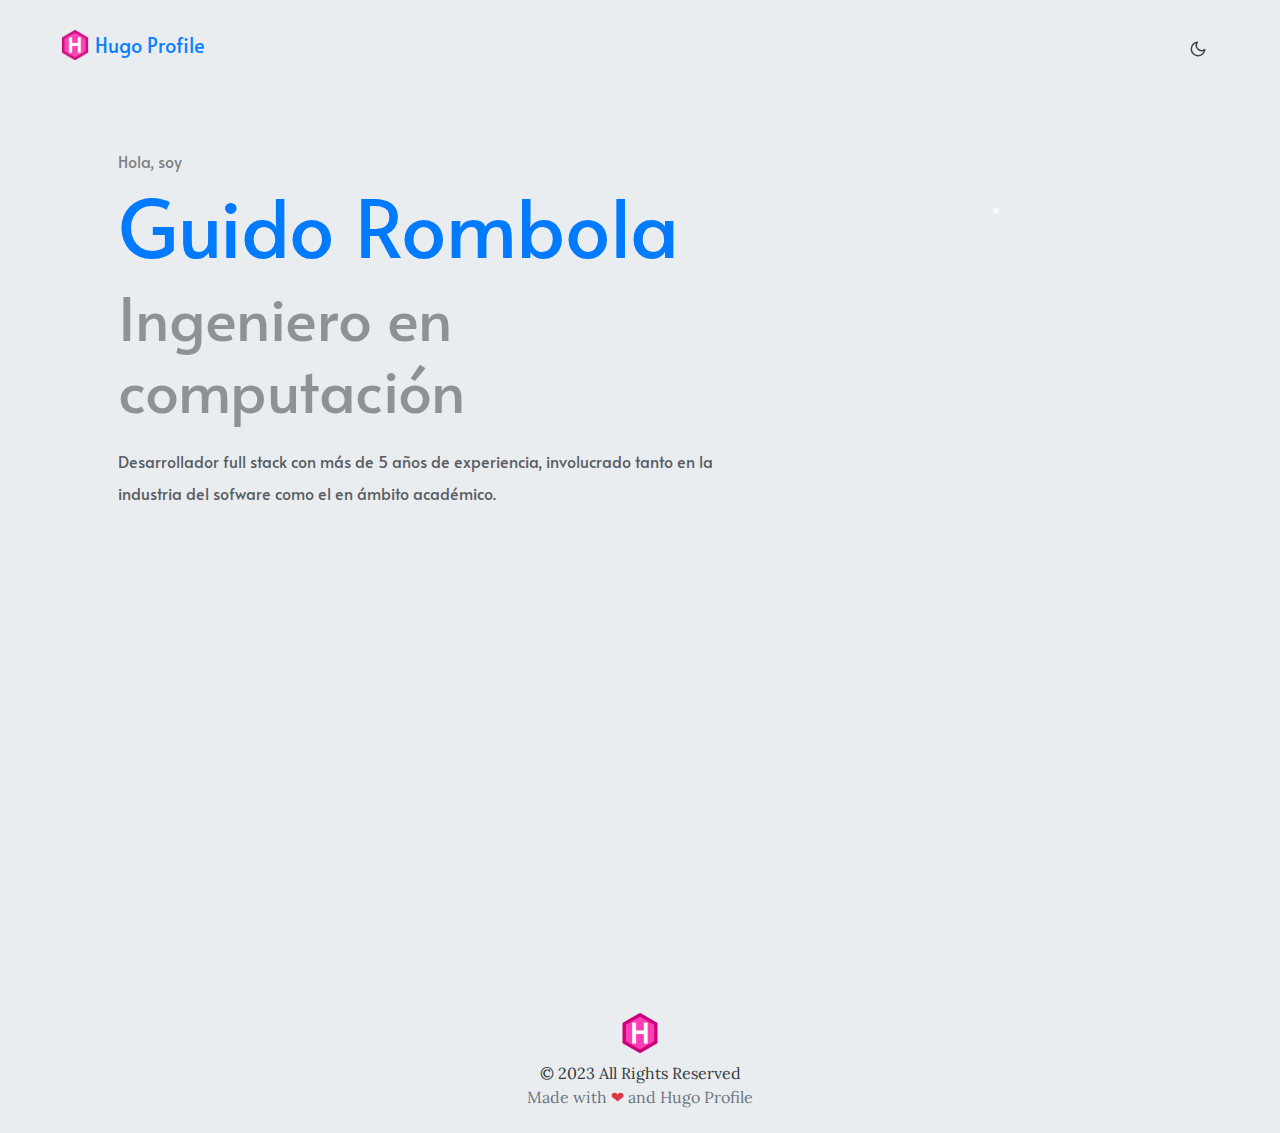
==== index.html @ 6743710e "Sitio web buildeado" ====
<!DOCTYPE html>
<html>

<head>
	<meta name="generator" content="Hugo 0.101.0" /><meta charset="UTF-8">
<meta name="viewport" content="width=device-width, initial-scale=1.0">
<meta http-equiv="X-UA-Compatible" content="ie=edge">
<meta http-equiv="Accept-CH" content="DPR, Viewport-Width, Width">
<link rel="icon" href=/fav.png type="image/gif">


<link rel="preconnect" href="https://fonts.googleapis.com">
<link rel="preconnect" href="https://fonts.gstatic.com" crossorigin>
<link rel="preload"
      as="style"
      href="https://fonts.googleapis.com/css2?family=Alata&family=Lora:ital,wght@0,400;0,500;0,600;0,700;1,400;1,500;1,600;1,700&family=Roboto:ital,wght@0,100;0,300;0,400;0,500;0,700;0,900;1,100;1,300;1,400;1,500;1,700;1,900&display=swap"
>
<link rel="stylesheet"
      href="https://fonts.googleapis.com/css2?family=Alata&family=Lora:ital,wght@0,400;0,500;0,600;0,700;1,400;1,500;1,600;1,700&family=Roboto:ital,wght@0,100;0,300;0,400;0,500;0,700;0,900;1,100;1,300;1,400;1,500;1,700;1,900&display=swap"
      media="print" onload="this.media='all'" />
<noscript>
  <link
          href="https://fonts.googleapis.com/css2?family=Alata&family=Lora:ital,wght@0,400;0,500;0,600;0,700;1,400;1,500;1,600;1,700&family=Roboto:ital,wght@0,100;0,300;0,400;0,500;0,700;0,900;1,100;1,300;1,400;1,500;1,700;1,900&display=swap"
          rel="stylesheet">
</noscript>


<link rel="stylesheet" href="/css/font.css" media="all">



<meta property="og:title" content="El sitio de Guido" />
<meta property="og:description" content="" />
<meta property="og:type" content="website" />
<meta property="og:url" content="https://web.guidorombola.com.ar/" />


<meta name="twitter:card" content="summary"/>
<meta name="twitter:title" content="El sitio de Guido"/>
<meta name="twitter:description" content=""/>


<link rel="stylesheet" href="/bootstrap-5/css/bootstrap.min.css" media="all"><link rel="stylesheet" href="/css/header.css" media="all">
<link rel="stylesheet" href="/css/footer.css" media="all">


<link rel="stylesheet" href="/css/theme.css" media="all">




<style>
    :root {
        --text-color: #343a40;
        --text-secondary-color: #6c757d;
        --background-color: #eaedf0;
        --secondary-background-color: #64ffda1a;
        --primary-color: #007bff;
        --secondary-color: #f8f9fa;

         
        --text-color-dark: #e4e6eb;
        --text-secondary-color-dark: #b0b3b8;
        --background-color-dark: #18191a;
        --secondary-background-color-dark: #212529;
        --primary-color-dark: #ffffff;
        --secondary-color-dark: #212529;
    }
    body {
        font-size: 1rem;
        font-weight: 400;
        line-height: 1.5;
        text-align: left;
    }

    html {
        background-color: var(--background-color) !important;
    }

    body::-webkit-scrollbar {
        width: .5em;
        height: .5em;
        background-color: var(--background-color);
    }
    
    ::-webkit-scrollbar-track {
        box-shadow: inset 0 0 6px var(--background-color);
        border-radius: 1rem;
    }
    
    ::-webkit-scrollbar-thumb {
        border-radius: 1rem;
        background-color: var(--secondary-color);
        outline: 1px solid var(--background-color);
    }

    #search-content::-webkit-scrollbar {
        width: .5em;
        height: .1em;
        background-color: var(--background-color);
    }
</style>

<meta name="description" content=>
<link rel="stylesheet" href="/css/index.css" media="all">
<link rel="stylesheet" href="/css/projects.css" media="all">


<script defer src="/fontawesome-5/all-5.15.4.js"></script>

  <title>
El sitio de Guido

  </title>
</head>

<body class="light">
  
  
<script>
    let localStorageValue = localStorage.getItem("pref-theme");
    let mediaQuery = window.matchMedia('(prefers-color-scheme: dark)').matches;

    switch (localStorageValue) {
        case "dark":
            document.body.classList.add('dark');
            break;
        case "light":
            document.body.classList.remove('dark');
            break;
        default:
            if (mediaQuery) {
                document.body.classList.add('dark');
            }
            break;
    }
</script>



<header>
    <nav class="pt-3 navbar navbar-expand-lg animate">
        <div class="container-fluid mx-xs-2 mx-sm-5 mx-md-5 mx-lg-5">
            
            <a class="navbar-brand primary-font text-wrap" href="/">
                
                <img src="/fav.png" width="30" height="30"
                    class="d-inline-block align-top">
                Hugo Profile
                
            </a>

            

            
            <button class="navbar-toggler" type="button" data-bs-toggle="collapse" data-bs-target="#navbarContent"
                aria-controls="navbarContent" aria-expanded="false" aria-label="Toggle navigation">
                <svg aria-hidden="true" height="24" viewBox="0 0 16 16" version="1.1" width="24" data-view-component="true">
                    <path fill-rule="evenodd" d="M1 2.75A.75.75 0 011.75 2h12.5a.75.75 0 110 1.5H1.75A.75.75 0 011 2.75zm0 5A.75.75 0 011.75 7h12.5a.75.75 0 110 1.5H1.75A.75.75 0 011 7.75zM1.75 12a.75.75 0 100 1.5h12.5a.75.75 0 100-1.5H1.75z"></path>
                </svg>
            </button>

            
            <div class="collapse navbar-collapse text-wrap primary-font" id="navbarContent">
                <ul class="navbar-nav ms-auto text-center">
                    

                    

                    

                    

                    

                    

                    

                    
                    

                    
                    <li class="nav-item navbar-text">
                        
                        <div class="text-center">
                            <button id="theme-toggle">
                                <svg id="moon" xmlns="http://www.w3.org/2000/svg" width="24" height="24" viewBox="0 0 24 24" fill="none" stroke="currentColor" stroke-width="2" stroke-linecap="round" stroke-linejoin="round">
                                    <path d="M21 12.79A9 9 0 1 1 11.21 3 7 7 0 0 0 21 12.79z"></path>
                                </svg>
                                <svg id="sun" xmlns="http://www.w3.org/2000/svg" width="24" height="24" viewBox="0 0 24 24" fill="none" stroke="currentColor" stroke-width="2" stroke-linecap="round" stroke-linejoin="round">
                                    <circle cx="12" cy="12" r="5"></circle>
                                    <line x1="12" y1="1" x2="12" y2="3"></line>
                                    <line x1="12" y1="21" x2="12" y2="23"></line>
                                    <line x1="4.22" y1="4.22" x2="5.64" y2="5.64"></line>
                                    <line x1="18.36" y1="18.36" x2="19.78" y2="19.78"></line>
                                    <line x1="1" y1="12" x2="3" y2="12"></line>
                                    <line x1="21" y1="12" x2="23" y2="12"></line>
                                    <line x1="4.22" y1="19.78" x2="5.64" y2="18.36"></line>
                                    <line x1="18.36" y1="5.64" x2="19.78" y2="4.22"></line>
                                </svg>
                            </button>
                        </div>
                    </li>
                    

                </ul>

            </div>
        </div>
    </nav>
</header>
<div id="content">
<section id="hero" class="py-5 align-middle">
    <div class="container px-3 px-sm-5 px-md-5 px-lg-5 pt-lg-3">
        <div class="row">
            <div class="col-sm-12 col-md-12 col-lg-8 content animate" id="primary-font">
                <span class="subtitle">
                    Hola, soy
                </span>
                <h2>
                    Guido Rombola
                </h2>
                <h3>
                    Ingeniero en computación
                </h3>
                <p class="hero-content">
                    Desarrollador full stack con más de 5 años de experiencia, involucrado tanto en la industria del sofware como el en ámbito académico.
                </p>
                <div class="row">
                    <div class="col-auto h-100">
                        
                    </div>
                    <div class="col-auto px-0 h-100"><span>
    

    
</span></div>
                </div>
            </div>
            <div class="col-sm-12 col-md-12 col-lg-4">
                <div class="row justify-content-center">
                    <div class="col-sm-12 col-md-9 pt-5 image animate px-5 px-md-5 px-lg-0 text-center">
                        <img src="/images/hero.svg"
                            class="img-thumbnail mx-auto"
                            alt=""
                        >
                    </div>
                </div>
            </div>
        </div>
    </div>
    
</section>




<svg xmlns="http://www.w3.org/2000/svg" style="display: none;">
  <symbol id="check-circle-fill" viewBox="0 0 16 16">
    <path d="M16 8A8 8 0 1 1 0 8a8 8 0 0 1 16 0zm-3.97-3.03a.75.75 0 0 0-1.08.022L7.477 9.417 5.384 7.323a.75.75 0 0 0-1.06 1.06L6.97 11.03a.75.75 0 0 0 1.079-.02l3.992-4.99a.75.75 0 0 0-.01-1.05z"/>
  </symbol>
  <symbol id="info-fill" viewBox="0 0 16 16">
    <path d="M8 16A8 8 0 1 0 8 0a8 8 0 0 0 0 16zm.93-9.412-1 4.705c-.07.34.029.533.304.533.194 0 .487-.07.686-.246l-.088.416c-.287.346-.92.598-1.465.598-.703 0-1.002-.422-.808-1.319l.738-3.468c.064-.293.006-.399-.287-.47l-.451-.081.082-.381 2.29-.287zM8 5.5a1 1 0 1 1 0-2 1 1 0 0 1 0 2z"/>
  </symbol>
  <symbol id="exclamation-triangle-fill" viewBox="0 0 16 16">
    <path d="M8.982 1.566a1.13 1.13 0 0 0-1.96 0L.165 13.233c-.457.778.091 1.767.98 1.767h13.713c.889 0 1.438-.99.98-1.767L8.982 1.566zM8 5c.535 0 .954.462.9.995l-.35 3.507a.552.552 0 0 1-1.1 0L7.1 5.995A.905.905 0 0 1 8 5zm.002 6a1 1 0 1 1 0 2 1 1 0 0 1 0-2z"/>
  </symbol>
</svg>

  </div><footer>
    
 

<div class="text-center pt-2">
    

    

    

    

    
</div><div class="container py-4">
    <div class="row justify-content-center">
        <div class="col-md-4 text-center">
            <div class="pb-2">
                <a href="https://web.guidorombola.com.ar/" title="El sitio de Guido">
                    <img alt="Footer logo" src="/fav.png"
                        height="40px" width="40px">
                </a>
            </div>
            &copy; 2023  All Rights Reserved
            <div class="text-secondary">
                Made with
                <span class="text-danger">
                    &#10084;
                </span>
                and
                <a href="https://github.com/gurusabarish/hugo-profile" target="_blank"
                    title="Designed and developed by gurusabarish">
                    Hugo Profile
                </a>
            </div>
        </div>
    </div>
</div></footer><script src="/bootstrap-5/js/bootstrap.bundle.min.js"></script>
<script>
    if (localStorage.getItem("pref-theme") === "dark") {
        document.body.classList.add('dark');
    } else if (localStorage.getItem("pref-theme") === "light") {
        document.body.classList.remove('dark')
    } else if (window.matchMedia && window.matchMedia('(prefers-color-scheme: dark)').matches) {
        document.body.classList.add('dark');
    }

</script>
<script>
    document.getElementById("theme-toggle").addEventListener("click", () => {
        if (document.body.className.includes("dark")) {
            document.body.classList.remove('dark');
            localStorage.setItem("pref-theme", 'light');
        } else {
            document.body.classList.add('dark');
            localStorage.setItem("pref-theme", 'dark');
        }
    })

    var tooltipTriggerList = [].slice.call(document.querySelectorAll('[data-bs-toggle="tooltip"]'))
    var tooltipList = tooltipTriggerList.map(function (tooltipTriggerEl) {
        return new bootstrap.Tooltip(tooltipTriggerEl)
    })

</script>












  <section id="search-content" class="py-2">
    <div class="container" id="search-results"></div>
  </section>
</body>

</html>
---- css/font.css ----
/* Default font for body */
body {
    font-family: "Lora", serif !important;
}

/* secondary font */
.secondary-font, #secondary-font {
    font-family: "Lora", serif;
}

/* primary font */
.primary-font, #primary-font {
    font-family: "Alata", sans-serif;
}

/* Default font */
.default-font, #default-font {
    font-family: "Roboto", sans-serif;
}
---- css/header.css ----
header {
    z-index: 10;
    position: relative;
}

header .navbar .navbar-nav a {
    color: var(--text-color) !important;
}

#theme-toggle {
    background-color: var(--background-color) !important;
    color: var(--text-color) !important;
}

.navbar-toggler {
    border: none;
    outline: none;
    color: var(--text-color);
}
.navbar-toggler svg {
    fill: currentColor;
    color: var(--text-color);
}
.navbar-toggler:focus {
    box-shadow: 0 0 0 .05em;
}
.navbar-text {
    font-size: 16px !important;
    opacity: 0.95;
}
header .nav-link{
    transition: none !important;
}
.navbar-brand {
    color: var(--primary-color) !important;
    opacity: 0.95;
} 
.navbar .nav-link:hover {
    color: var(--primary-color) !important;
}

li > .dropdown-toggle:focus{
    color: var(--primary-color) !important;
}

.dropdown-menu {
    overflow: auto;
    /* z-index: 100; */
    background-color: var(--background-color) !important;
    border-color: var(--text-secondary-color) !important;
}

.dropdown-item:hover {
    background-color: var(--secondary-color) !important;
}

.dropdown-item:focus, .dropdown-item:active {
    background-color: var(--secondary-color) !important;
}

#search {
    border-radius: 1rem !important;
    background-color: var(--secondary-color);
    color: var(--text-color);
    border-color: var(--background-color) !important;
    transition: none;
}

#search:focus {
    box-shadow: 0 0 10px rgba(0, 0, 0, 0.2);
}
#search-content {
    -ms-scroll-chaining: none;
    scrollbar-width: none;
    display: none;
    border-radius: 1rem;
    box-shadow: 0 0 10px rgba(0,0,0,0.2);
    z-index: 9999;
    width: 10%;
    max-height: 350px;
    background-color: var(--secondary-color) !important;
    position: absolute;
    overflow: scroll;
}

#search-content::-webkit-scrollbar {
    display: none;
}

#search-results > .card {
    background-color: transparent !important;
    border: none;
    margin-bottom: 10px;
}

#search-results > .card :hover {
    border-radius: 1rem !important;
    background-color: var(--background-color) !important;
    transition: .2s;
}

#search-results .card a {
    opacity: 0.9;
    display: inline-block;
    text-decoration: none;
    color: var(--text-color) !important;
}

#search-results .card a:hover {
    color: var(--primary-color) !important;
}
---- css/footer.css ----
footer a h5 {
    color: var(--text-color) !important;
}

footer a {
  text-decoration: none;
  color: var(--text-secondary-color) !important;
}

footer a:hover {
  color: var(--primary-color) !important;
}

footer .card {
    background-color: var(--secondary-color) !important;
    border-radius: .75rem;
    cursor: context-menu;
    overflow: hidden;
    border: none;
}

footer .card:hover {
    transition: all 0.3s ease-out;
    box-shadow: 0px 8px 56px rgba(15, 80, 100, 0.16);
}

footer .card-text * {
    background-color: var(--secondary-color) !important;
}

footer .card-footer {
    background-color: var(--background-color) !important;
    padding: .8em .7em;
    border: 1px solid var(--secondary-color);
}

footer .card-footer a {
    color: var(--text-secondary-color) !important;
    border-color: var(--primary-color) !important;
    transition: none;
    background-color: var(--background-color) !important;
}

footer .card-footer a:hover {
    color: var(--primary-color) !important;
    opacity: 0.8;
}

footer .card-footer a:focus {
    box-shadow: none !important;
}

footer .card > .card-header {
    padding: 0 !important;
    border: none !important;
    background-color: var(--secondary-color) !important;
}

footer .card > .card-header .card-img-top {
    width: 100%;
    height: 250px !important;
    object-fit: cover;
    background-color: transparent !important;
}
---- css/theme.css ----
/* light mode */
.light > *{
    background-color: var(--background-color) !important;
    color: var(--text-color) !important;
}

/* dark mode */
.dark {
    --background-color: var(--background-color-dark) !important;
    --secondary-background-color: var(--secondary-background-color-dark) !important;
    --text-color: var(--text-color-dark) !important;
    --text-secondary-color: var(--text-secondary-color-dark) !important;
    --primary-color: var(--primary-color-dark);
    --secondary-color: var(--secondary-color-dark);
}

.text-secondary {
    color: var(--text-secondary-color) !important;
}

#theme-toggle:focus {
    outline: 0;
}

#theme-toggle svg {
    height: 18px;
}

button#theme-toggle {
    border: none;
    font-size: 26px;
    margin: auto 4px;
}

body.dark #moon {
    vertical-align: middle;
    display: none;
}

body:not(.dark) #sun {
    display: none;
}

body *::selection {
    color: var(--text-color) !important;
    background-color: var(--primary-color) !important;
}
---- css/index.css ----
/* Animation */
@keyframes fade-in {
    0% {
        opacity: 0;
    }
    100% {
        opacity: 1;
    }
}
@keyframes fade-bottom {
  0% {
    transform: translateY(50px);
    opacity: 0;
  }
  100% {
    transform: translateY(0);
    opacity: 1;
  }
}
@keyframes fade-left {
  0% {
    transform: translateX(-10px);
    opacity: 0;
  }
  100% {
    transform: translateX(0);
    opacity: 1;
  }
}

@keyframes fade-right {
  0% {
    transform: translateX(20px);
    opacity: 0;
  }
  100% {
    transform: translateX(0);
    opacity: 1;
  }
}

/* Header animation */
@keyframes fade-up {
  0% {
    transform: translateY(-10px);
    opacity: 0;
  }
  100% {
    transform: translateY(0);
    opacity: 1;
  }
}

header .navbar.animate {
    animation: fade-up 0.5s ease-in;
}


/* ToolTip */

.tooltip {
    line-height: 1rem;
    border-radius: .5rem !important;
}
.tooltip-inner {
    line-height: 1rem;
}
.tooltip .tooltip-arrow { 
    visibility: hidden !important;
}

/* hero */

#hero {
    min-height: 100vh;
    line-height: 2rem;
    max-width: 100%;
}
#hero .content.animate {
    animation: fade-left 1s ease-out;
}

#hero .hero-bottom-svg {
    opacity: 0.5;
    position: absolute;
    bottom: -50px;
    left: -150px;
}

#hero .subtitle {
    font-size: clamp(14px,5vw,16px);
    opacity: 0.6;
}

#hero h2 {
    font-size: clamp(40px, 8vw, 80px);
    color: var(--primary-color) !important;
}

#hero h3 {
    font-size: clamp(40px, 8vw, 60px);
    /* color: var(--primary-color) !important; */
    opacity: 0.5;
}

#hero p {
    margin: 20px 0px 0px;
    max-width: 640px;
    opacity: 0.8;
}

#hero .image img {
    box-shadow:0px 8px 56px rgba(15, 80, 100, 0.16);
    padding: 0;
    border: 3px solid var(--secondary-color);
    border-radius: 1rem;
}

#hero .image.animate img {
    animation: fade-in 1s ease-out;
    transition: box-shadow 0.3s;
}

#hero .image img:hover {
    cursor: pointer;
}

#hero .image.animate img:hover {
    box-shadow: 0 0 11px rgb(15 80 100 / 20%);
    filter: contrast(1.2);
    cursor: pointer;
}

#hero a.btn.social-icon {
    color: var(--primary-color) !important;
    line-height: 0%;
    border-radius: 50%;
    margin-top: 50px;
    padding: 0.7rem;
    border: 1px solid var(--primary-color);
    transition: none;
}

#hero a.btn.social-icon img {
    width: 1em;
}

#hero a.btn.social-icon:hover {
    opacity: 0.8;
}

#hero a.btn {
    margin-top: 50px;
    padding: 0.7rem 1.75rem;
    border: 1px solid var(--primary-color);
    color: var(--text-color) !important;
    border-radius: .75rem;
    transition: none;
}

#hero a.btn:focus {
    box-shadow: none;
}

#hero a.btn:hover {
    background-color: var(--secondary-color) !important;
    color: var(--text-color) !important;
    opacity: 0.9;
}

#hero a.btn.social-icon:hover {
    background-color: var(--background-color) !important;
    opacity: 0.7;
}

#hero .hero-content > a {
    display: inline-block;
    text-decoration: none;
    color: var(--primary-color) !important;
}

#hero .hero-content > a::after {
    content: "";
    display: block;
    width: 0px;
    height: 2px;
    bottom: 0.37em;
    background-color: var(--primary-color);
    transition: all 0.25s cubic-bezier(0.645,0.045,0.355,1);
    opacity: 0.5;
}

#hero .hero-content > a:hover::after, #hero .hero-content > a:focus::after, #hero .hero-content > a:active::after {
    width: 100%;
}



/* about me */
#about h3 {
    color: var(--text-secondary-color) !important;
}

#about .image img {
    box-shadow: 0px 8px 56px rgba(15, 80, 100, 0.16);
    transition: box-shadow 0.3s;
    padding: 0;
    border: 0;
}

#about .image img:hover {
    box-shadow: 0 0 11px rgb(15 80 100 / 20%);
}

#about ul {
    display: grid;
    grid-template-columns: repeat(2, minmax(140px, 200px));
    gap: 0px 10px;
    padding: 0px;
    margin: 20px 0px 0px;
    overflow: hidden;
    list-style: none;
}

#about ul li {
    position: relative;
    margin-bottom: 10px;
    padding-left: 20px;
}

#about ul li::before {
    content: "▹";
    color: var(--primary-color);
    position: absolute;
    left: 0px;
}

#about .content {
    font-weight: 500;
    opacity: 0.9 !important;
    line-height: 1.7rem !important;
}

#about a {
    display: inline-block;
    text-decoration: none;
    color: var(--primary-color) !important;
}

#about a::after {
    content: "";
    display: block;
    width: 0px;
    height: 2px;
    bottom: 0.37em;
    background-color: var(--primary-color);
    transition: all 0.25s cubic-bezier(0.645,0.045,0.355,1);
    opacity: 0.5;
}

#about a:hover::after, #about a:focus::after, #about a:active::after {
    width: 100%;
}

/* experience */

#experience h3 {
    color: var(--text-secondary-color) !important;
}

#experience * {
    background-color: transparent !important;
}

#experience .tab-pane > * {
    opacity: 0.9;
}

#experience .tab-pane small {
    opacity: 0.8;
}

#experience .tab-pane ul {
    padding-top: 1%;
    padding-bottom: 1%;
}

#experience .experience-container .tab-content > .tab-pane p {
    padding: 1% 0;
    margin: 0;
}

#experience .experience-container {
    background-color: var(--secondary-color) !important;
    border-radius: .75rem;
    box-shadow: 0px 8px 56px rgb(15 80 100 / 16%);
}

#experience .nav-item .nav-link {
    color: var(--text-color) !important;
    border-bottom: 2px solid transparent; 
    border-radius: 0%;
    transition: none;
    cursor: pointer;
}

#experience .nav-item .nav-link.active {
    color: var(--text-color) !important;
    border-bottom: 2px solid var(--primary-color); 
    opacity: 0.8;
}

#experience .nav-item .nav-link.active:hover { 
    transition: none !important;
}

#experience .nav-item .nav-link:hover {
    border-bottom: 2px solid var(--primary-color);
    opacity: 0.8;
}

#experience a {
    opacity: 0.9;
    display: inline-block;
    text-decoration: none;
    color: var(--primary-color) !important;
}

#experience a::after {
    content: "";
    display: block;
    width: 0px;
    height: 2px;
    bottom: 0.37em;
    background-color: var(--primary-color);
    transition: all 0.25s cubic-bezier(0.645,0.045,0.355,1);
    opacity: 0.5;
}

#experience a:hover::after, #experience a:focus::after, #experience a:active::after {
    width: 100%;
}

#experience .experience-container .tab-content .tab-pane ul {
    overflow: hidden;
    list-style: none;
    margin-bottom: 0;
}

#experience .experience-container .tab-content .tab-pane ul li {
    position: relative;
    margin-bottom: 10px;
    padding-left: 20px;
}

#experience .experience-container .tab-content .tab-pane ul li::before {
    content: "▹";
    color: var(--primary-color);
    position: absolute;
    left: 0px;
}

#experience .experience-container .tab-content .tab-pane .featuredLink a::after {
    display: block;
    width: auto;
    height: auto;
    bottom: 0em;
    background-color: transparent;
    transition: none;
    opacity: 1;
}

#experience .experience-container .tab-content .tab-pane .featuredLink a.btn {
    border: 1px solid var(--primary-color);
    border-radius: .75rem;
    transition: none;
}

#experience .experience-container .tab-content .tab-pane .featuredLink a.btn:focus {
    box-shadow: none;
}

#experience .experience-container .tab-content .tab-pane .featuredLink a.btn:hover {
    color: var(--text-color) !important;
    opacity: 0.7;
}

/* Education */

#education .container > h3 {
    color: var(--text-secondary-color) !important;
}

#education .row .index {
    opacity: 0.8;
    padding: 13px 20px;
    line-height: 0%;
    border-radius: 50%;
    max-height: 50px;
    z-index: 2;
    background-color: var(--primary-color) !important;
    color: var(--secondary-color) !important;
    font-weight: bold;
}

#education .card * {
    background-color: var(--secondary-color) !important;
}

#education .card {
    border-radius: 1.5rem;
    box-shadow: 0px 8px 56px rgb(15 80 100 / 16%);
    border: 2px solid var(--text-secondary-color) !important;
    transition: box-shadow .2s linear,opacity .2s linear;
    transition: transform 0.2s;
}

#education .card .card-body {
    border-radius: 1.5rem;
    padding: 2rem;
}

@media all and (max-width:768px) {
    #education .card .card-body {
        padding: 2rem 1rem;
    }
}

#education .card:hover {
    transition: 0.3s;
    box-shadow: 0 4px 11px rgb(15 80 100 / 16%);
    border: 2px solid var(--primary-color) !important;
}

#education .card .card-body .education-content a {
    color: var(--primary-color) !important;
    text-decoration: none;
    opacity: 0.9;
}

#education .card .card-body > a h6 {
    display: inline-block;
    text-decoration: none;
    color: var(--primary-color) !important;
}

#education .card .card-body > a h6::after {
    content: "";
    display: block;
    width: 0px;
    height: 2px;
    bottom: 0.37em;
    background-color: var(--primary-color);
    transition: all 0.25s cubic-bezier(0.645,0.045,0.355,1);
    opacity: 0.5;
}

#education .card .card-body > a h6:hover::after, #education .card .card-body > a h6:focus::after, #education .card .card-body > a h6:active::after {
    width: 100%;
}

#education .card .card-body a.btn {
    opacity: 0.9;
    border: 1px solid var(--primary-color) !important;
    color: var(--text-color) !important;
    border-radius: .75rem;
    box-shadow: none;
    transition: none;
}

#education .card .card-body a.btn:hover {
    opacity: 0.8;
}

/* achievements */

#achievements a {
    text-decoration: none;
}

#achievements h3 {
    color: var(--text-secondary-color) !important;
}

#achievements .card {
    cursor: context-menu;
    background-color: var(--secondary-color) !important;
    border-radius: 1rem;
    box-shadow: 0 0 36px rgba(0,0,0,0.1);
    /* transform: translate3d(0, 0, 0); */
    transition: box-shadow .2s linear,opacity .2s linear;
    border: 2px solid transparent;
}

#achievements a.card {
    cursor: alias;
}

#achievements .card h5 {
    color: var(--text-color) !important;
    opacity: 0.9;
}

#achievements .card:hover {
    border: 2px solid var(--text-color);
    transition: .3s;
}
#achievements .card:focus {
    border: 2px solid var(--text-color);
    transition: .3s;
}

#achievements .card-text {
    background-color: var(--secondary-color) !important;
    color: var(--text-secondary-color) !important;
}

#achievements img {
    border-radius: 0.7rem;
}

/* contact */

#contact h3 {
    color: var(--text-secondary-color) !important;
}

#contact .btn {
    transition: none;
    transition: opacity 0.3s;
    border-radius: .5rem !important;
    border-color: var(--primary-color) !important;
    background-color: var(--secondary-color) !important;
    color: var(--text-color) !important;
}

#contact .btn:hover {
    opacity: .7;
}

#contact .btn:focus {
    box-shadow: none !important;
}

#contact form .form-control {
    background-color: var(--secondary-color);
    color: var(--text-color);
    border-radius: .7rem;
    border: 1px solid var(--text-secondary-color);
    box-shadow: 0px 8px 56px rgb(15 80 100 / 5%);
}

#contact-form-status {
    position: fixed;
    bottom: 10px;
    right: 10px;
    z-index: 1;
    transform: translate3d(0, 0, 0);
}

#contact-form-status svg {
    height: 18px;
    width: 18px;
}

#contact-form-status button {
    border-radius: 50%;
    border: none;
    background-color: white;
    padding: 0.5rem;
    margin-left: 0.5rem;
    box-shadow: 0px 8px 56px rgb(15 80 100 / 5%);
    font-size: .6rem !important;
}

#contact-form-status .alert {
    border-radius: 0.5rem;
    box-shadow: 0px 8px 56px rgb(15 80 100 / 5%);
    padding: .5rem 1rem;
}
---- css/projects.css ----
/* projects */

#projects h3 {
    color: var(--text-secondary-color) !important;
}

#projects a {
    text-decoration: none;
    color: var(--text-color) !important;
}

#projects .badge {
    background-color: var(--background-color) !important;
    color: var(--text-color) !important;
    margin: 0 1%;
}

#projects .card {
    background-color: var(--secondary-color) !important;
    box-shadow: 0px 8px 56px rgb(15 80 100 / 16%);
    min-height: 400px;
    overflow: hidden;
    border-radius: 1rem;
    border: none !important;
}

#projects .card:hover {
    box-shadow: 0 0 11px rgb(15 80 100 / 20%);
    transition: transform 0.3s;
    transform: translateY(-7px);
}

#projects .card .card-head {
    -o-object-fit: cover;
    object-fit: cover;
    overflow: hidden;
    border-top-left-radius: 1rem;
    border-top-right-radius: 1rem;
    border: none !important;
}

#projects .card .card-footer {
    border-bottom-left-radius: 1rem;
    border-bottom-right-radius: 1rem;
}

#projects .card:hover .card-img-top {
    transform: scale(1.2);
    transition: all 0.3s ease-out;
}

#projects .card-img-top {
    transition: transform 0.3s;
}

#projects .float-end .btn {
    transition: none;
    border-radius: .5rem !important;
    border-color: var(--primary-color) !important;
}

#projects .float-end .btn:focus {
    box-shadow: none !important;
}
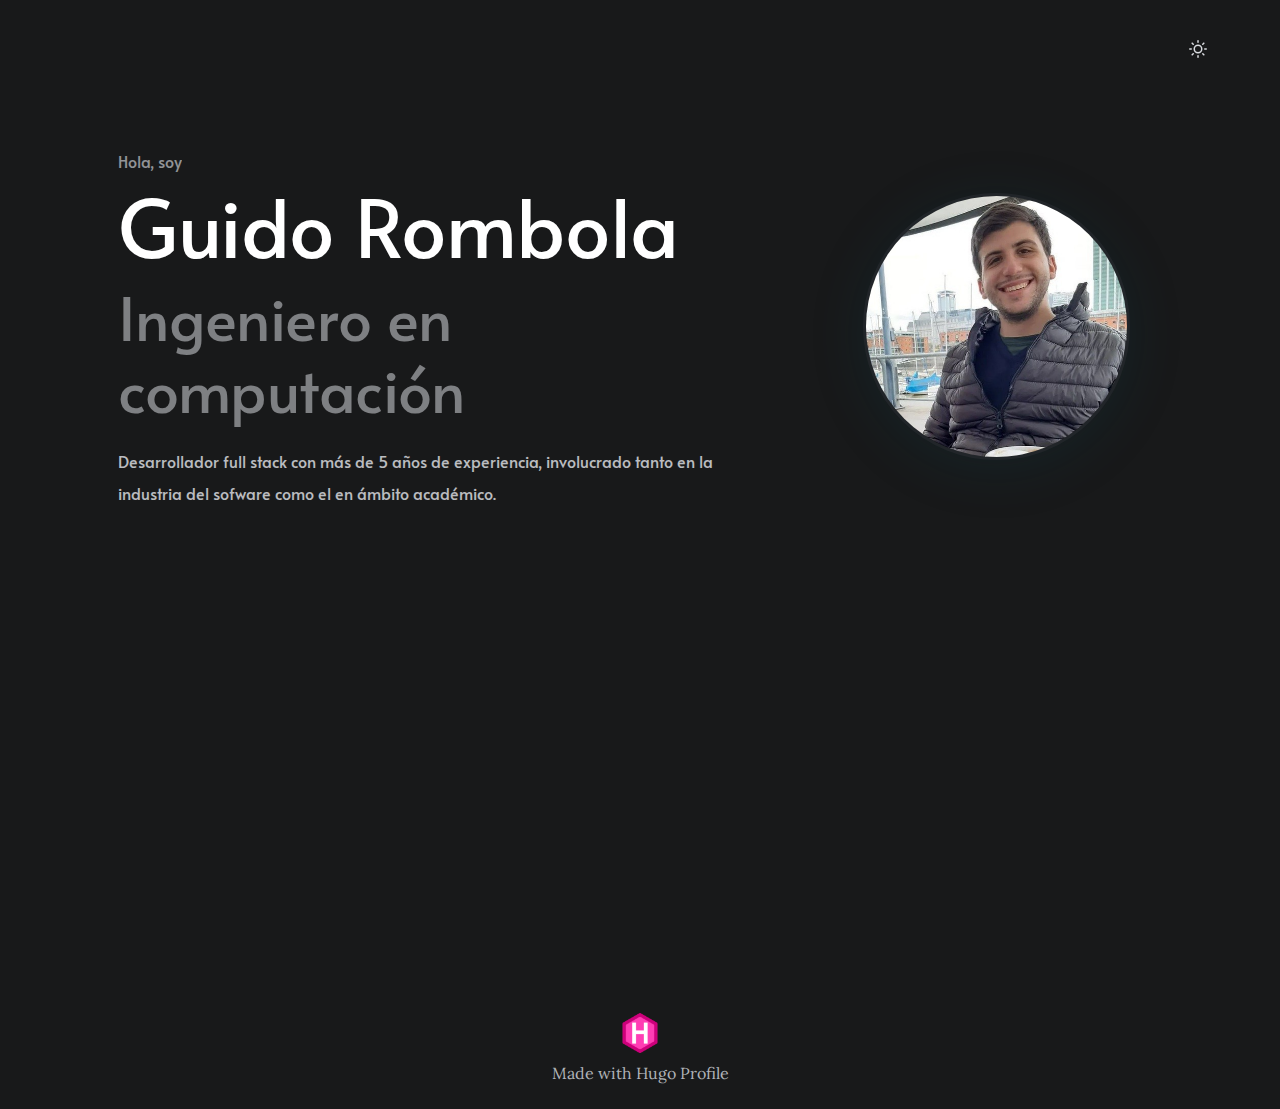
==== commit 96f5e82e: "Agrega foto de perfil y modifica copyright" ====
--- a/index.html
+++ b/index.html
@@ -2,7 +2,7 @@
 <html>
 
 <head>
-	<meta name="generator" content="Hugo 0.101.0" /><meta charset="UTF-8">
+	<meta name="generator" content="Hugo 0.117.0"><meta charset="UTF-8">
 <meta name="viewport" content="width=device-width, initial-scale=1.0">
 <meta http-equiv="X-UA-Compatible" content="ie=edge">
 <meta http-equiv="Accept-CH" content="DPR, Viewport-Width, Width">
@@ -34,7 +34,6 @@
 <meta property="og:type" content="website" />
 <meta property="og:url" content="https://web.guidorombola.com.ar/" />
 
-
 <meta name="twitter:card" content="summary"/>
 <meta name="twitter:title" content="El sitio de Guido"/>
 <meta name="twitter:description" content=""/>
@@ -101,7 +100,7 @@
     }
 </style>
 
-<meta name="description" content=>
+<meta name="description" content=ZgotmplZ>
 <link rel="stylesheet" href="/css/index.css" media="all">
 <link rel="stylesheet" href="/css/projects.css" media="all">
 
@@ -144,9 +143,7 @@
             
             <a class="navbar-brand primary-font text-wrap" href="/">
                 
-                <img src="/fav.png" width="30" height="30"
-                    class="d-inline-block align-top">
-                Hugo Profile
+                
                 
             </a>
 
@@ -241,8 +238,8 @@
             <div class="col-sm-12 col-md-12 col-lg-4">
                 <div class="row justify-content-center">
                     <div class="col-sm-12 col-md-9 pt-5 image animate px-5 px-md-5 px-lg-0 text-center">
-                        <img src="/images/hero.svg"
-                            class="img-thumbnail mx-auto"
+                        <img src="/images/profile.jpg"
+                            class="img-thumbnail mx-auto rounded-circle"
                             alt=""
                         >
                     </div>
@@ -291,13 +288,8 @@
                         height="40px" width="40px">
                 </a>
             </div>
-            &copy; 2023  All Rights Reserved
             <div class="text-secondary">
                 Made with
-                <span class="text-danger">
-                    &#10084;
-                </span>
-                and
                 <a href="https://github.com/gurusabarish/hugo-profile" target="_blank"
                     title="Designed and developed by gurusabarish">
                     Hugo Profile
@@ -307,14 +299,10 @@
     </div>
 </div></footer><script src="/bootstrap-5/js/bootstrap.bundle.min.js"></script>
 <script>
-    if (localStorage.getItem("pref-theme") === "dark") {
+    if (document.body.className.includes("light")) {
         document.body.classList.add('dark');
-    } else if (localStorage.getItem("pref-theme") === "light") {
-        document.body.classList.remove('dark')
-    } else if (window.matchMedia && window.matchMedia('(prefers-color-scheme: dark)').matches) {
-        document.body.classList.add('dark');
-    }
-
+        localStorage.setItem("pref-theme", 'dark');
+    }
 </script>
 <script>
     document.getElementById("theme-toggle").addEventListener("click", () => {
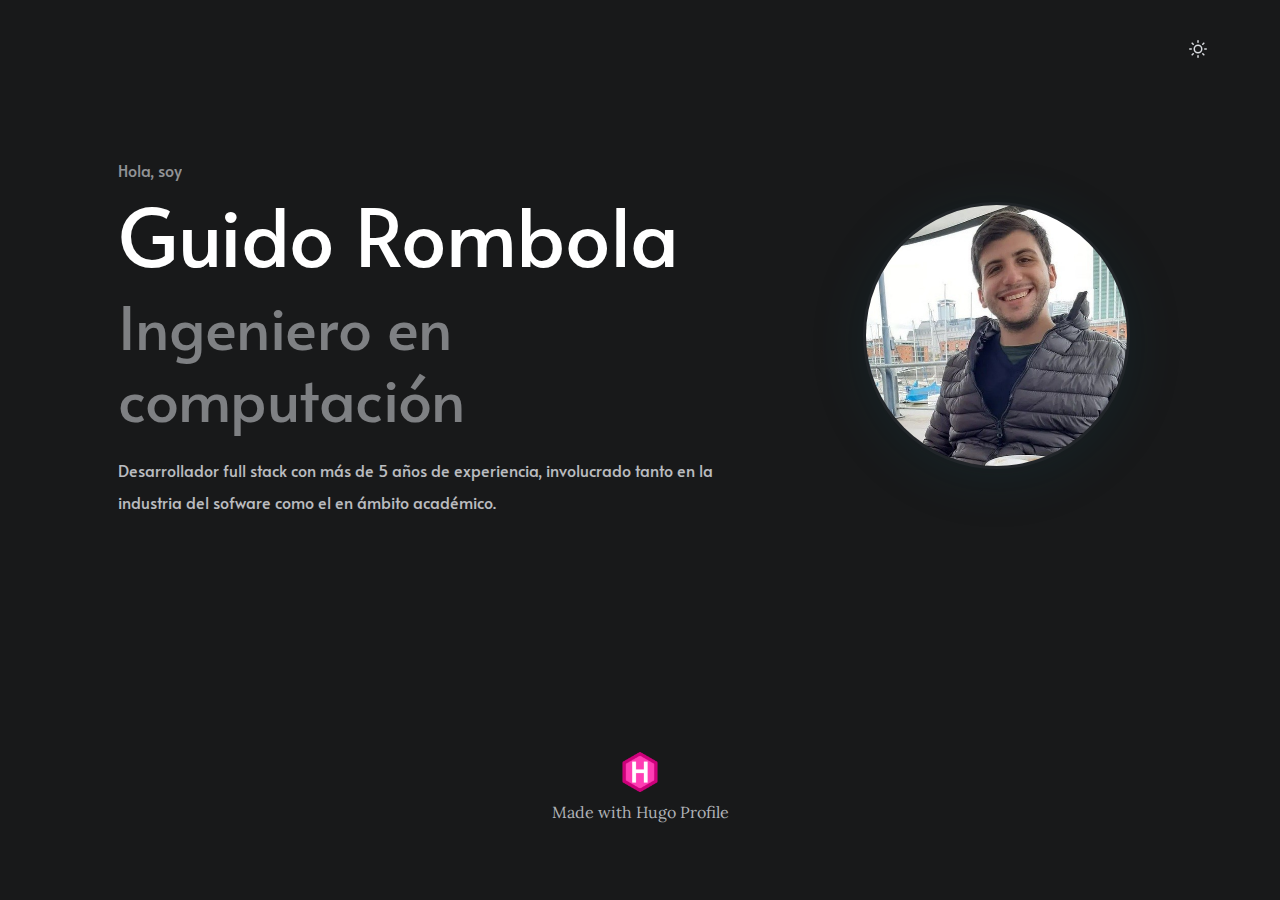
==== commit e14a271b: "Evita scroll par mostrar footer" ====
--- a/index.html
+++ b/index.html
@@ -46,6 +46,8 @@
 <link rel="stylesheet" href="/css/theme.css" media="all">
 
 
+
+<link rel="stylesheet" href="/style.css">
 
 
 <style>
--- a/style.css
+++ b/style.css
@@ -0,0 +1,20 @@
+body {
+    margin: 0;
+    padding: 0;
+}
+
+header {
+    height: 10vh;
+}
+
+footer {
+    min-height: 20vh;
+}
+
+#content {
+    min-height: 70vh;
+}
+
+#content > #hero {
+    min-height: 0;
+}